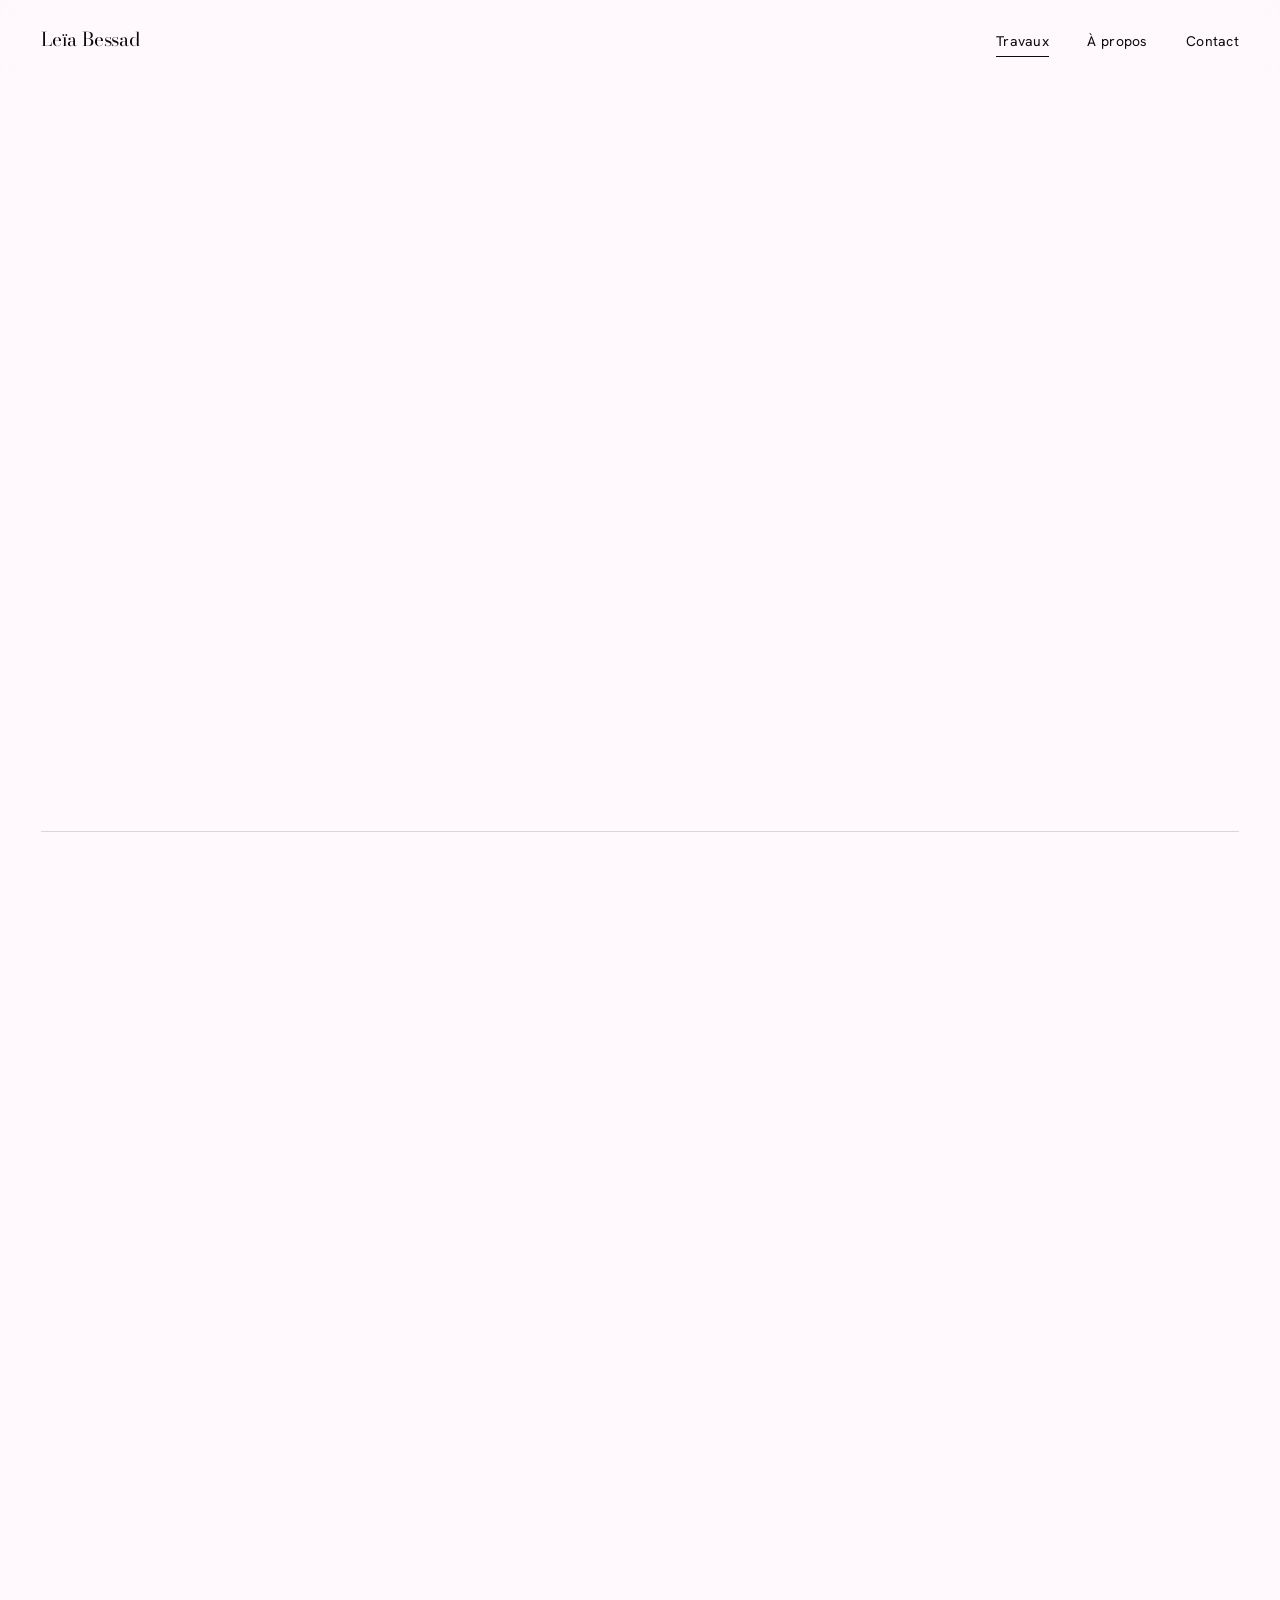
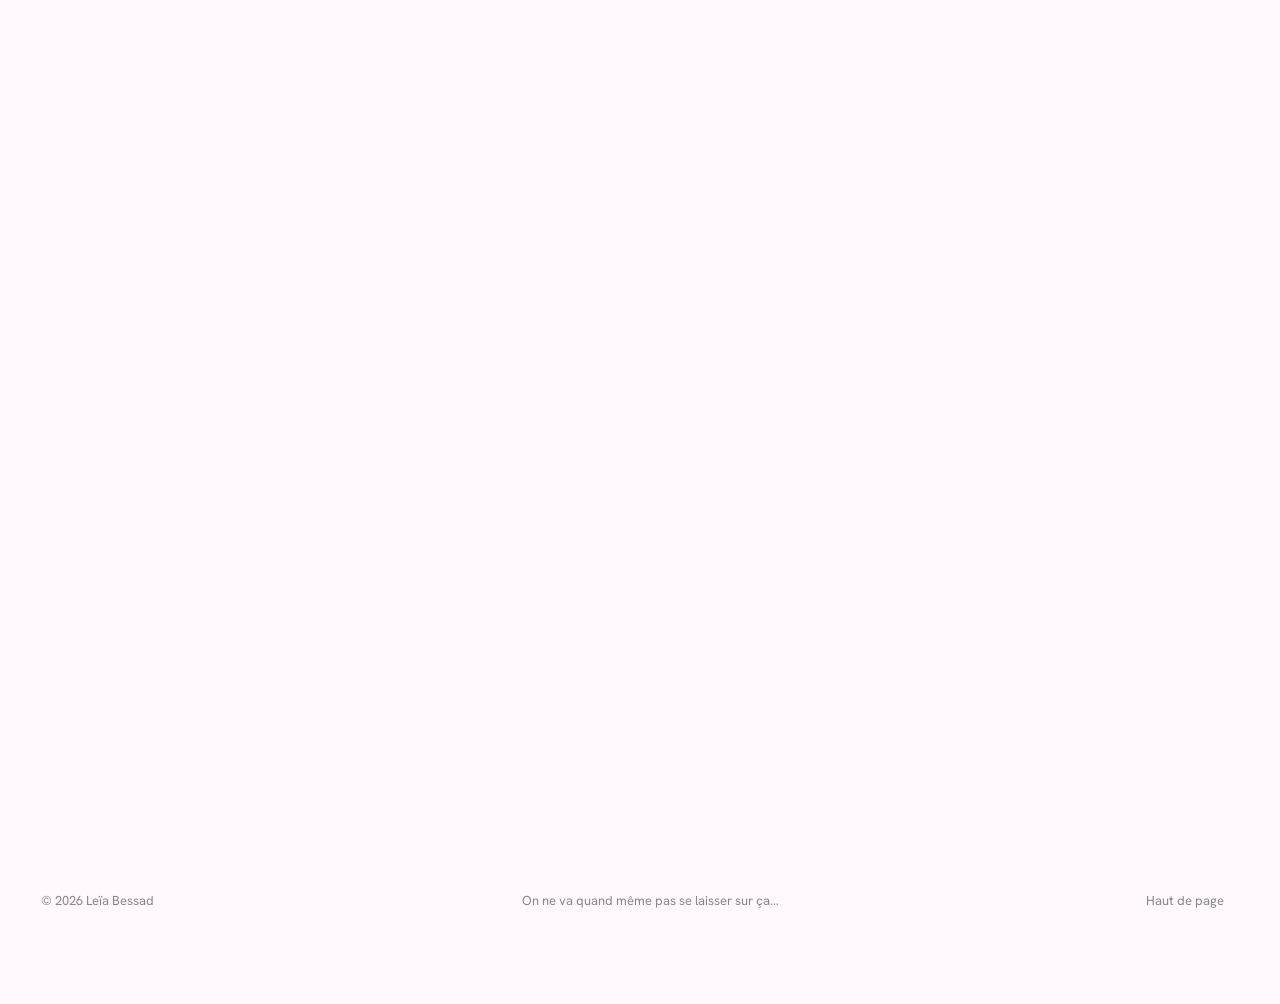
==== index.html @ bde68caa "Update index.html" ====
<!doctype html><html lang="fr"><head><meta charset="utf-8"><meta name="viewport" content="width=device-width,initial-scale=1">
  <link rel="preconnect" href="https://fonts.googleapis.com"><link rel="preconnect" href="https://fonts.gstatic.com" crossorigin>
  <link href="https://fonts.googleapis.com/css2?family=Bodoni+Moda:ital,opsz,wght@0,6..96,400;1,6..96,400&family=Hanken+Grotesk:wght@300;400;500&display=swap" rel="stylesheet"><link rel="stylesheet" href="css/style.css">
  <script>try{if(!sessionStorage.getItem("intro")&&!matchMedia("(prefers-reduced-motion:reduce)").matches)document.documentElement.classList.add("intro")}catch(e){}</script>
  <title>Portfolio de Leïa Bessad</title>
  <meta name="description" content="Portfolio de direction artistique, graphisme et 3D pour le luxe."></head>
<body data-page="home" id="top">
<main style="padding:0">

<!-- ===== INTRO : les images défilent, puis la page monte =====
 - data-duree : temps d'affichage de chaque image, en millisecondes (1300 = 1,3 seconde)
 - Les images viennent automatiquement des vignettes de ta grille ci-dessous. Rien d'autre à régler. -->
<section class="hero">
<h1 class="sr">Leïa Bessad, directrice artistique junior</h1>
<div class="stage"><div class="flash" id="flash" data-duree="450" aria-hidden="true"></div></div>
<div class="foot fade" id="hfoot"><a href="#travaux" data-scramble></a></div>
</section>

<!-- ===== GRILLE DES PROJETS =====
 Pour AJOUTER un projet : copie un bloc <a class="card"> ... </a> entier, colle-le à la suite, puis change :
   - href : le nom de la page du projet (duplique projet-modele.html et renomme-la)
   - --a / --b : deux couleurs du dégradé affiché tant que l'image n'est pas ajoutée
   - src : ton image de vignette (dépose-la dans le dossier assets/)
   - alt et le texte entre <h3> : le nom du projet
   - le texte entre <span> : catégorie et année
 Pour SUPPRIMER un projet : supprime le bloc entier. L'ordre des blocs = l'ordre d'affichage. -->
<section class="work" id="travaux">
<a class="card" href="projet-eclose.html">
<div class="media reveal" ><img src="photos/eclose/vignette2.gif" alt="Maison Aurelle" loading="lazy" onerror="this.remove()"></div>
<div class="meta"><h3 data-scramble>Éclose</h3><span>Direction artistique, photographie, montage</span></div>
</a>
<a class="card" href="projet-fenty.html" > <!-- data-cursor="Voir"> -->
<div class="media reveal" ><img src="photos/fenty/liquid1.png" alt="Noir Cristal" loading="lazy" onerror="this.remove()"></div>
<div class="meta"><h3 data-scramble>Fenty Skin</h3><span>Direction artistique, 3D, retouches</span></div>
</a>
<a class="card" href="projet-sacs.html" >
<div class="media reveal" ><img src="photos/bag/femmes.png" alt="Atelier Vesper" loading="lazy" onerror="this.remove()"></div>
<div class="meta"><h3 data-scramble>Que portent les femmes&nbsp?</h3><span>Direction artistique, photographie</span></div>
</a>
<a class="card" href="projet-yena.html">
  <div class="media reveal" ><img src="photos/yena/yena3.png" alt="Maison Aurelle" loading="lazy" onerror="this.remove()"></div>
  <div class="meta"><h3 data-scramble>Yena Jewerly</h3><span>Photographie, direction artistique</span></div>
  </a>
  
  <a class="card" href="projet-martine.html" >
    <div class="media reveal" ><img src="photos/martine/hotgloss14.png" alt="Atelier Vesper" loading="lazy" onerror="this.remove()"></div>
    <div class="meta"><h3 data-scramble>Martine Cosmetics</h3><span>Direction artistique, 3D, retouche</span></div>
    </a>
</section>
</main>
<script src="js/main.js"></script>


</body></html>
---- css/style.css ----
:root{--bg:#fff8fc;--ink:#181a17;--mute:#86878b;--gold:#c897b3b6;--line:rgba(23,24,26,.15);--ease:cubic-bezier(.76,0,.24,1);--out:cubic-bezier(.16,1,.3,1);--pad:clamp(20px,3.2vw,52px);--serif:'Bodoni Moda','Didot',serif;--sans:'Hanken Grotesk',system-ui,sans-serif}
*{box-sizing:border-box;margin:0;padding:0}
html{-webkit-text-size-adjust:100%}
body{background:var(--bg);color:var(--ink);font:400 16px/1.65 var(--sans);-webkit-font-smoothing:antialiased;overflow-x:hidden}
a{color:inherit;text-decoration:none}img{display:block;width:100%;height:100%;object-fit:cover}
::selection{background:var(--gold);color:#fff}
:focus-visible{outline:1px solid var(--gold);outline-offset:6px}
@media(pointer:fine){html,a,button{cursor:none}}

/* header */
/* header */
.top {
    position: fixed;
    inset: 0 0 auto;
    z-index: 50;
    display: flex;
    justify-content: space-between;
    align-items: baseline;
    padding: 24px var(--pad);

    color: #0c0c0c;

    /* Fond transparent + effet verre dépoli */
    background: rgba(255, 255, 255, 0.03);
    backdrop-filter: blur(12px);
    -webkit-backdrop-filter: blur(12px);

    /* Suppression du mode de fusion */
    mix-blend-mode: normal;

    pointer-events: none;
    transition: transform .8s var(--out), padding .7s var(--out);
}
.top.scrolled{padding-top:14px;padding-bottom:14px}
.top.hide{transform:translateY(-110%)}
.top::before,.top .bar{position:absolute;left:var(--pad);bottom:0;height:1px;width:calc(100% - 2*var(--pad));background:currentColor}
.top::before{content:"";opacity:0;transition:opacity .6s}
.top.scrolled::before{opacity:.22}
.top .bar{transform:scaleX(var(--p,0));transform-origin:left;opacity:0;transition:opacity .6s}
.top.scrolled .bar{opacity:.9}
.top a{pointer-events:auto;font-size:14px;letter-spacing:.02em;position:relative;display:inline-block}
.top .logo{display:inline-flex;align-items:baseline;font-family:var(--serif);font-size:19px;letter-spacing:-.01em}
.top .logo em{display:inline-flex;align-items:center;margin-left:18px;font:400 12px var(--sans);letter-spacing:.04em;opacity:.6;transition:opacity .5s}
.top .logo em::before{content:"";width:22px;height:1px;margin-right:12px;background:currentColor;transition:width .8s var(--out)}
.top .logo:hover em{opacity:1}.top .logo:hover em::before{width:46px}
.top nav{display:flex;gap:clamp(20px,3vw,44px)}
.top nav a::after{content:"";position:absolute;left:0;right:0;bottom:-4px;height:1px;background:currentColor;transform:scaleX(0);transform-origin:right;transition:transform .6s var(--out)}
.top nav a:hover::after,.top nav a.on::after{transform:scaleX(1);transform-origin:left;}
@media(max-width:820px){.top .logo em{display:none}}

/* cursor + curtain */
.cursor{position:fixed;left:0;top:0;z-index:90;pointer-events:none;opacity:0;transition:opacity .4s}
.cursor.vis{opacity:1}
.cursor span{position:absolute;left:0;top:0;width:8px;height:8px;margin:-4px 0 0 -4px;border-radius:50%;background:#fff;mix-blend-mode:normal;display:grid;place-items:center;font-size:12px;color:var(--ink);transition:width .5s var(--out),height .5s var(--out),margin .5s var(--out),background .3s}
.cursor{mix-blend-mode:difference}
.cursor.link span{width:34px;height:34px;margin:-17px 0 0 -17px;background:transparent;box-shadow:inset 0 0 0 1px #fff}
.cursor.big span{width:96px;height:96px;margin:-48px 0 0 -48px;background:var(--bg);font-size:0}
.cursor.big{mix-blend-mode:normal}
.cursor.big span::after{content:attr(data-l);font-size:13px;color:var(--ink)}
@media(pointer:coarse){.cursor{display:none}}
.curtain{position:fixed;inset:0;z-index:100;background:#efd6e0;transform:translateY(100%);pointer-events:none;animation:cIn 1s var(--ease) .05s forwards}
.leave .curtain{animation:cOut .65s var(--ease) forwards;pointer-events:all}
@keyframes cIn{from{transform:translateY(0)}to{transform:translateY(-100%)}}
@keyframes cOut{from{transform:translateY(100%)}to{transform:translateY(0)}}


.reponse a{color: #c897b3;}


/* type */
.serif,h1,h2,h3{font-family:var(--serif);font-weight:400;letter-spacing:-.02em}
.line{display:block;overflow:hidden;padding-bottom:.08em}
.line>span{display:block;transform:translateY(108%);animation:up 1.3s var(--out) forwards;animation-delay:calc(var(--i,0)*.12s + .75s)}
@keyframes up{to{transform:none}}
.mute{color:var(--mute)}
.small{font-size:14px}

/* hero */
.hero{min-height:100svh;padding:0 var(--pad) clamp(28px,5vh,56px);display:flex;flex-direction:column;justify-content:flex-end}
.hero h1{font-size:clamp(46px,9.4vw,160px);line-height:.96}
.hero .foot{display:flex;justify-content:space-between;align-items:flex-end;gap:32px;margin-top:clamp(28px,6vh,64px);padding-top:20px;border-top:1px solid var(--line)}
.hero .foot p{max-width:34ch;font-size:15px;color:var(--mute)}
.hero .foot a{font-size:14px;position:relative;padding-bottom:3px;display:inline-block}
.fade{opacity:0;animation:fade 1.4s var(--out) 1.6s forwards}
@keyframes fade{to{opacity:1}}

/* work grid */
.work{padding:clamp(80px,14vh,160px) var(--pad) 0;display:grid;grid-template-columns:repeat(12,1fr);column-gap:var(--pad);row-gap:clamp(56px,10vh,120px)}
.card{display:block}
.card:nth-child(4n+1){grid-column:1/8}.card:nth-child(4n+1) .media{aspect-ratio:3/2}
.card:nth-child(4n+2){grid-column:9/13;margin-top:22vh}.card:nth-child(4n+2) .media{aspect-ratio:3/4}
.card:nth-child(4n+3){grid-column:2/7}.card:nth-child(4n+3) .media{aspect-ratio:3/4}
.card:nth-child(4n+4){grid-column:7/13;margin-top:10px}.card:nth-child(4n+4) .media{aspect-ratio:16/11}
.card:nth-child(5){grid-column:8/13;margin-top:10px}.card:nth-child(5) .media{aspect-ratio:3/4}

.card .meta{display:flex;justify-content:space-between;align-items:baseline;gap:16px;margin-top:18px;position:relative;padding-bottom:14px}
.card .meta::after{content:"";position:absolute;left:0;right:0;bottom:0;height:1px;background:var(--line)}
.card .meta::before{content:"";position:absolute;left:0;right:0;bottom:0;height:1px;background:var(--gold);transform:scaleX(0);transform-origin:left;transition:transform .9s var(--out);z-index:1}
.card:hover .meta::before{transform:scaleX(1)}
.card h3{font-size: 24px;;line-height:1.15}
.card .meta span{font-size:13px;color:#c897b3;white-space:nowrap;font-style: italic;}



.media{position:relative;overflow:hidden;background:linear-gradient(135deg,var(--a,#d8d6d2),var(--b,#bdbab4))}
.js .media{clip-path:inset(0 0 100% 0);transition:clip-path 1.3s var(--out)}
.js .media.in{clip-path:inset(0)}
.media img{position:absolute;inset:0;transform:scale(1.22);transition:transform 1.8s var(--out)}
.media.in img{transform:none}
.card:hover .media.in img{transform:scale(1.045);transition-duration:1.2s}

/* page */
main{padding-top:clamp(120px,20vh,200px)}
.wrap{padding:0 var(--pad)}
.head h1{font-size:90px;}
.facts{display:grid;grid-template-columns:repeat(4,1fr);gap:var(--pad);margin-top:clamp(40px,8vh,88px);padding-top:20px;border-top:1px solid var(--line)}
.facts dt{font-size:13px;color:var(--mute)}.facts dd{font-size:15px}
.lede{max-width:46ch;margin:clamp(48px,10vh,110px) 0 clamp(56px,10vh,120px) 33.3%;font-family:var(--serif);font-size:clamp(20px,2vw,28px);line-height:1.45;letter-spacing:-.01em}
.gallery{display:grid;grid-template-columns:repeat(12,1fr);gap:var(--pad)}
.g-full{grid-column:1/-1}.g-wide{grid-column:2/12}.g-half{grid-column:span 6}
.next{display:block;margin-top:clamp(90px,16vh,200px);padding:clamp(60px,12vh,140px) var(--pad);border-top:1px solid var(--line)}
.next small{font-size:13px;color:var(--mute)}
.next h2{font-size:18px;line-height:1;margin-top:10px;transition:transform 1s var(--out)}
.next:hover h2{transform:translateX(1.2vw)}

/* about / contact */
.split{display:grid;grid-template-columns:repeat(12,1fr);gap:var(--pad);margin-top:clamp(56px,10vh,120px)}
.split .portrait{grid-column:1/6;aspect-ratio:4/5;position:sticky;top:90px;align-self:start}
.split .txt{grid-column:7/13}
.txt p{margin-bottom:1.3em;max-width:56ch}
.txt p:first-child{font-family:var(--serif);font-size:clamp(22px,2.3vw,34px);line-height:1.35;letter-spacing:-.01em;max-width:28ch;margin-bottom:1.2em}
.list{margin-top:clamp(40px,8vh,90px)}
.list h2{font-size:15px;font-family:var(--sans);letter-spacing:0;color:var(--mute);font-weight:400;margin-bottom:10px}
.list li{list-style:none;padding:13px 0;border-top:1px solid var(--line);font-family:var(--serif);font-size:clamp(20px,1.8vw,26px)}
.list li:last-child{border-bottom:1px solid var(--line)}
.mail{display:inline-block;font-family:var(--serif);font-size:clamp(30px,7vw,120px);line-height:1.1;letter-spacing:-.02em;margin-top:clamp(40px,8vh,90px);position:relative;word-break:break-word}
.mail::after{content:"";position:absolute;left:0;right:0;bottom:-.04em;height:1px;background:currentColor;transform:scaleX(0);transform-origin:right;transition:transform .9s var(--out)}
.mail:hover::after{transform:scaleX(1);transform-origin:left}
.links{display:flex;flex-wrap:wrap;gap:clamp(24px,5vw,72px);margin-top:clamp(48px,10vh,110px);padding-top:20px;border-top:1px solid var(--line)}
.links a{font-size:15px;position:relative;display:inline-block}

footer{display:flex;justify-content:space-between;gap:20px;padding:28px var(--pad);font-size:13px;color:var(--mute);}
.reveal-t{opacity:0;transform:translateY(18px);transition:opacity 1.2s var(--out),transform 1.2s var(--out)}
.reveal-t.in{opacity:1;transform:none}

@media(max-width:820px){
 .work{display:block}.card{margin:0 0 64px!important}
 .facts{grid-template-columns:1fr 1fr}.lede{margin-left:0}
 .g-wide,.g-half{grid-column:1/-1}
 .split .portrait,.split .txt{grid-column:1/-1;position:static}
 .hero .foot{flex-direction:column;align-items:flex-start}
}
@media(prefers-reduced-motion:reduce){
 *{animation-duration:.01s!important;animation-delay:0s!important;transition-duration:.01s!important}
 .line>span{transform:none}.fade{opacity:1}.js .media{clip-path:none}.media img{transform:none}
}

.sr{position:absolute;width:1px;height:1px;overflow:hidden;clip:rect(0 0 0 0)}
html{scroll-behavior:smooth}
/* accueil : séquence de visuels */
.stage{flex:1;display:flex;flex-direction:column;align-items:center;justify-content:center;gap:18px;padding-top:clamp(70px,10vh,110px)}
.flash{position:relative;display:block}  /* largeur et hauteur calculées par le JS (quinconce) */
.flash .f{position:absolute;inset:0;background:linear-gradient(135deg,var(--a),var(--b));clip-path:inset(100% 0 0 0)}
.flash .f.on{clip-path:inset(0);transition:clip-path .42s var(--ease)}
.flash .f img{position:absolute;inset:0;transform:scale(1.18);transition:transform 1.8s var(--out)}
.flash .f.on img{transform:none}
.hero .foot{width:100%}
html{scrollbar-gutter:stable}
/* intro : la couverture se lève, la pile d'images monte plus vite que la page */
.intro{overflow:hidden}
.intro .hero{position:fixed;inset:0;z-index:40;background:var(--bg);transition:transform 1.4s var(--ease);will-change:transform}
.intro .hero .stage{transition:transform 1.4s cubic-bezier(.65,0,.2,1)}
.intro .hero.up{transform:translateY(-100%)}
.intro .hero.up .stage{transform:translateY(-34vh)}
.intro .work{transform:translateY(14vh);transition:transform 1.4s var(--ease)}
.intro.lifting .work{transform:none}
.g-full .media{aspect-ratio:16/9}.g-wide .media{aspect-ratio:3/2}.g-half .media{aspect-ratio:4/5}

/* apparition des projets sur l'accueil : fondu lent, léger glissement, puis le titre */
:root{--soft:cubic-bezier(.45,.05,.25,1)}
.js .work .media{clip-path:none;opacity:0;transform:translateY(56px);transition:opacity 2.6s var(--soft),transform 2.8s var(--out)}
.js .work .media.in{opacity:1;transform:none}
.work .media img{transform:scale(1.14);transition:transform 3.4s var(--out)}
.work .media.in img{transform:none}
.js .work .meta{opacity:0;transform:translateY(16px);transition:opacity 2s var(--soft) .7s,transform 2s var(--out) .7s}
.js .work .media.in+.meta{opacity:1;transform:none}


/* projets : précédent à gauche, suivant à droite */
.pager{display:flex;justify-content:space-between;align-items:flex-start;gap:var(--pad);margin-top:clamp(90px,16vh,200px);padding:clamp(40px,8vh,90px) var(--pad);border-top:1px solid var(--line)}
.pager a{display:block}
.pager small{display:block;font-size:13px;color:var(--mute)}
.pager h2{font-size:18px;line-height:1.1;margin-top:8px;transition:transform 1s var(--out)}
.pager .prev:hover h2{transform:translateX(-.8vw)}
.pager .nxt{margin-left:auto;text-align:right}
.pager .nxt:hover h2{transform:translateX(.8vw)}


/* aperçu du projet au survol de précédent / suivant */
.peek{position:fixed;left:0;top:0;z-index:80;width:clamp(100px,12vw,200px);aspect-ratio:4/5;overflow:hidden;pointer-events:none;opacity:0;clip-path:inset(100% 0 0 0);transition:opacity .5s var(--out),clip-path .8s var(--out);background:linear-gradient(135deg,var(--a,#f2cce3),var(--b,#d9bcd0))}
.peek.on{opacity:1;clip-path:inset(0)}
.peek img{position:absolute;inset:0;transform:scale(1.25);transition:transform 1.4s var(--out)}
.peek.on img{transform:none}


/* ===== PAGES PROJETS : galerie plus aérée et apparition en fondu =====
   Les tailles possibles pour chaque bloc de la galerie (class="g-...") :
   g-full  : pleine largeur
   g-wide  : large, une colonne vide de chaque côté
   g-half  : deux images côte à côte, une colonne vide de chaque côté (la 2e est légèrement plus basse)
   g-left  : une image seule, placée à gauche      g-right : une image seule, placée à droite */
.gallery{row-gap:clamp(56px,12vh,150px)}
.g-left .media,.g-right .media{aspect-ratio:4/5}
@media(min-width:821px){
  .g-left{grid-column:2/7}
  .g-right{grid-column:7/12}
  .g-half{grid-column:span 5}
  .g-half:nth-child(odd of .g-half){grid-column:2/7}
  .g-half:nth-child(even of .g-half){grid-column:7/12;margin-top:clamp(40px,12vh,140px)}
}
@media(max-width:820px){.g-left,.g-right{grid-column:1/-1}}

/* apparition des images : même fondu lent que sur l'accueil */
.js .gallery .media{clip-path:none;opacity:0;transform:translateY(48px);transition:opacity 2.4s var(--soft),transform 2.6s var(--out)}
.js .gallery .media.in{opacity:1;transform:none}
.gallery .media img{transform:scale(1.12);transition:transform 3.2s var(--out)}
.gallery .media.in img{transform:none}
.gallery .media.in:hover img{transform:scale(1.03);transition-duration:1.6s}
.gallery .g-half:nth-child(even of .g-half) .media{transition-delay:.3s}   /* la 2e image d'une paire arrive un peu après la 1re */
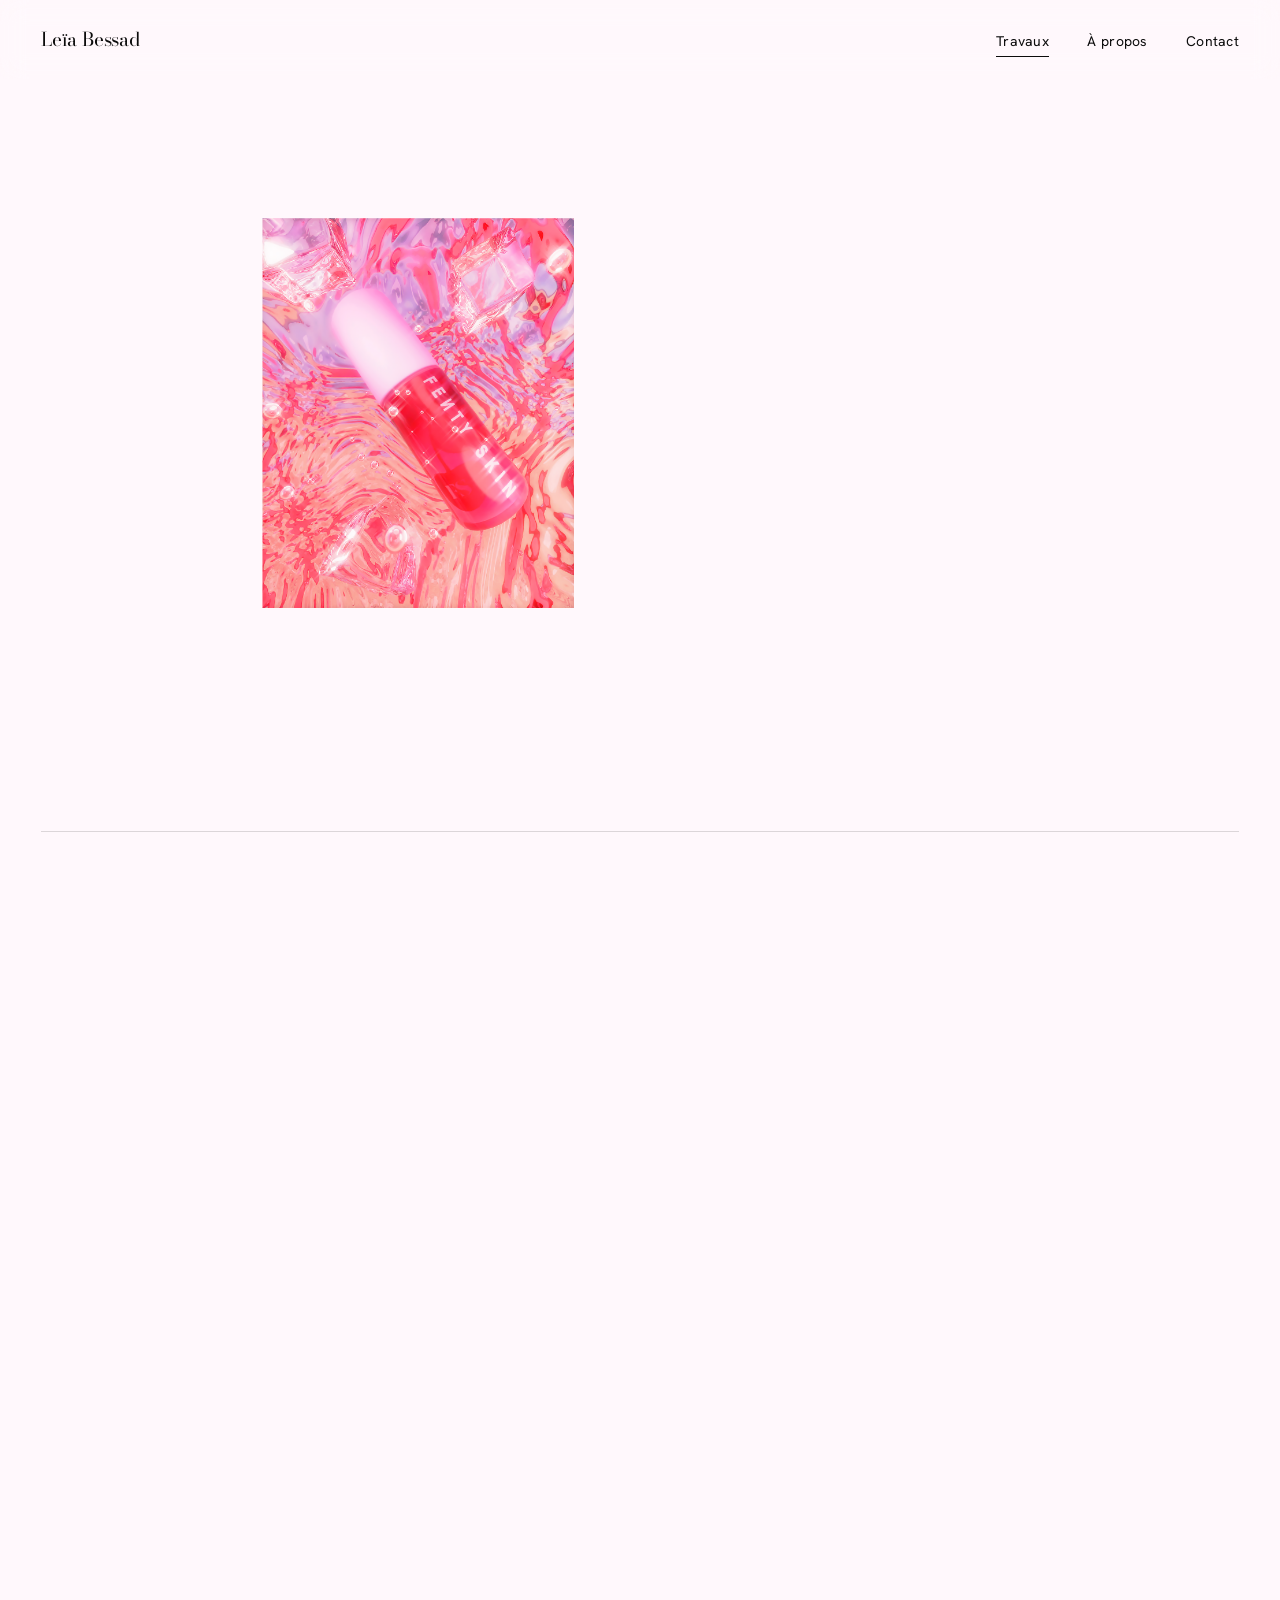
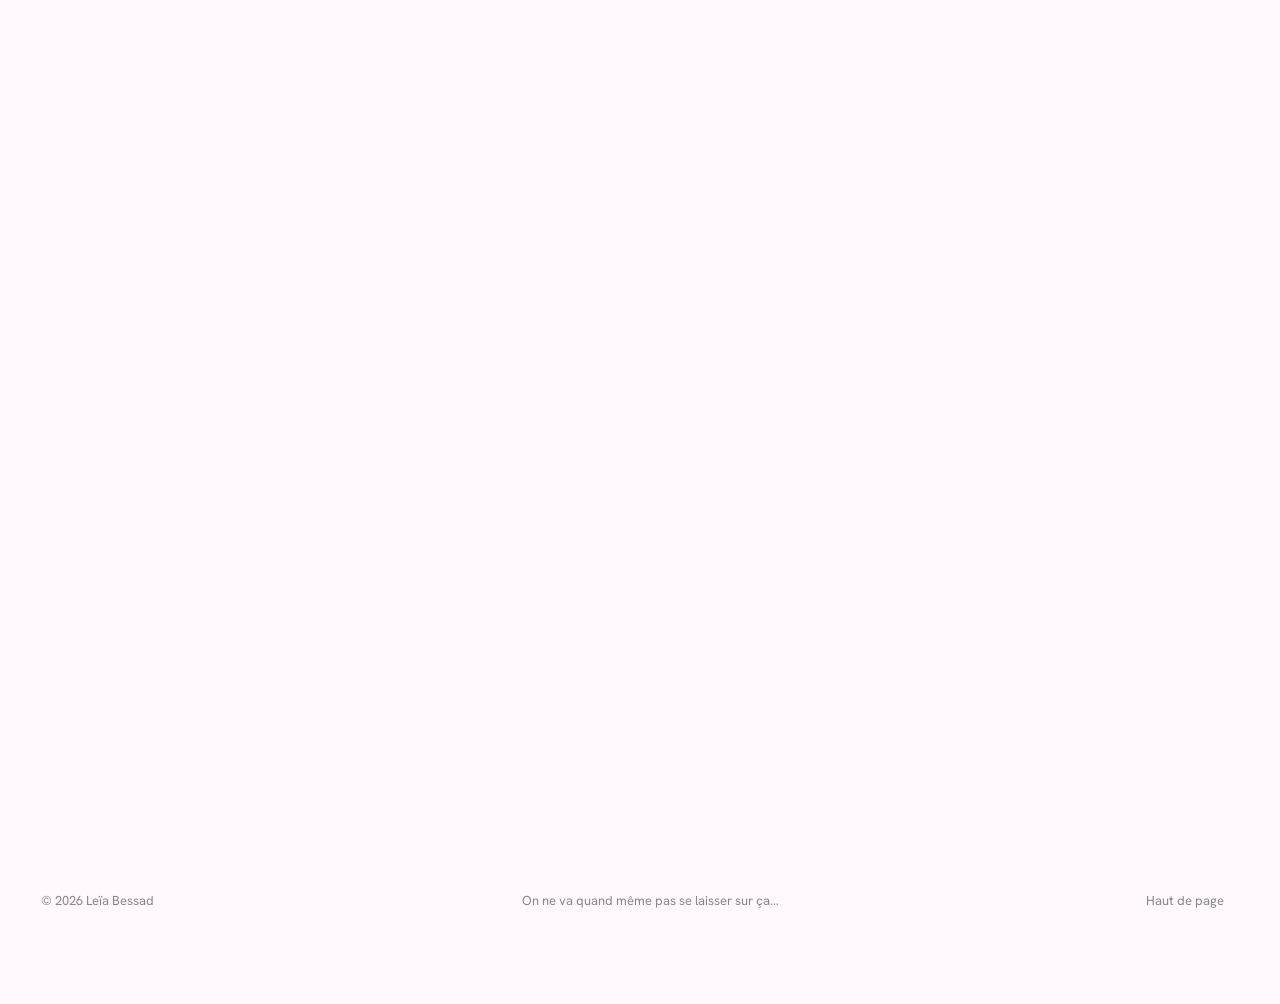
==== commit d6599bed: "Update index.html" ====
--- a/index.html
+++ b/index.html
@@ -38,7 +38,7 @@
 <div class="meta"><h3 data-scramble>Que portent les femmes&nbsp?</h3><span>Direction artistique, photographie</span></div>
 </a>
 <a class="card" href="projet-yena.html">
-  <div class="media reveal" ><img src="photos/yena/yena3.png" alt="Maison Aurelle" loading="lazy" onerror="this.remove()"></div>
+  <div class="media reveal" ><img src="photos/yena/insta1.png" alt="Maison Aurelle" loading="lazy" onerror="this.remove()"></div>
   <div class="meta"><h3 data-scramble>Yena Jewerly</h3><span>Photographie, direction artistique</span></div>
   </a>
   
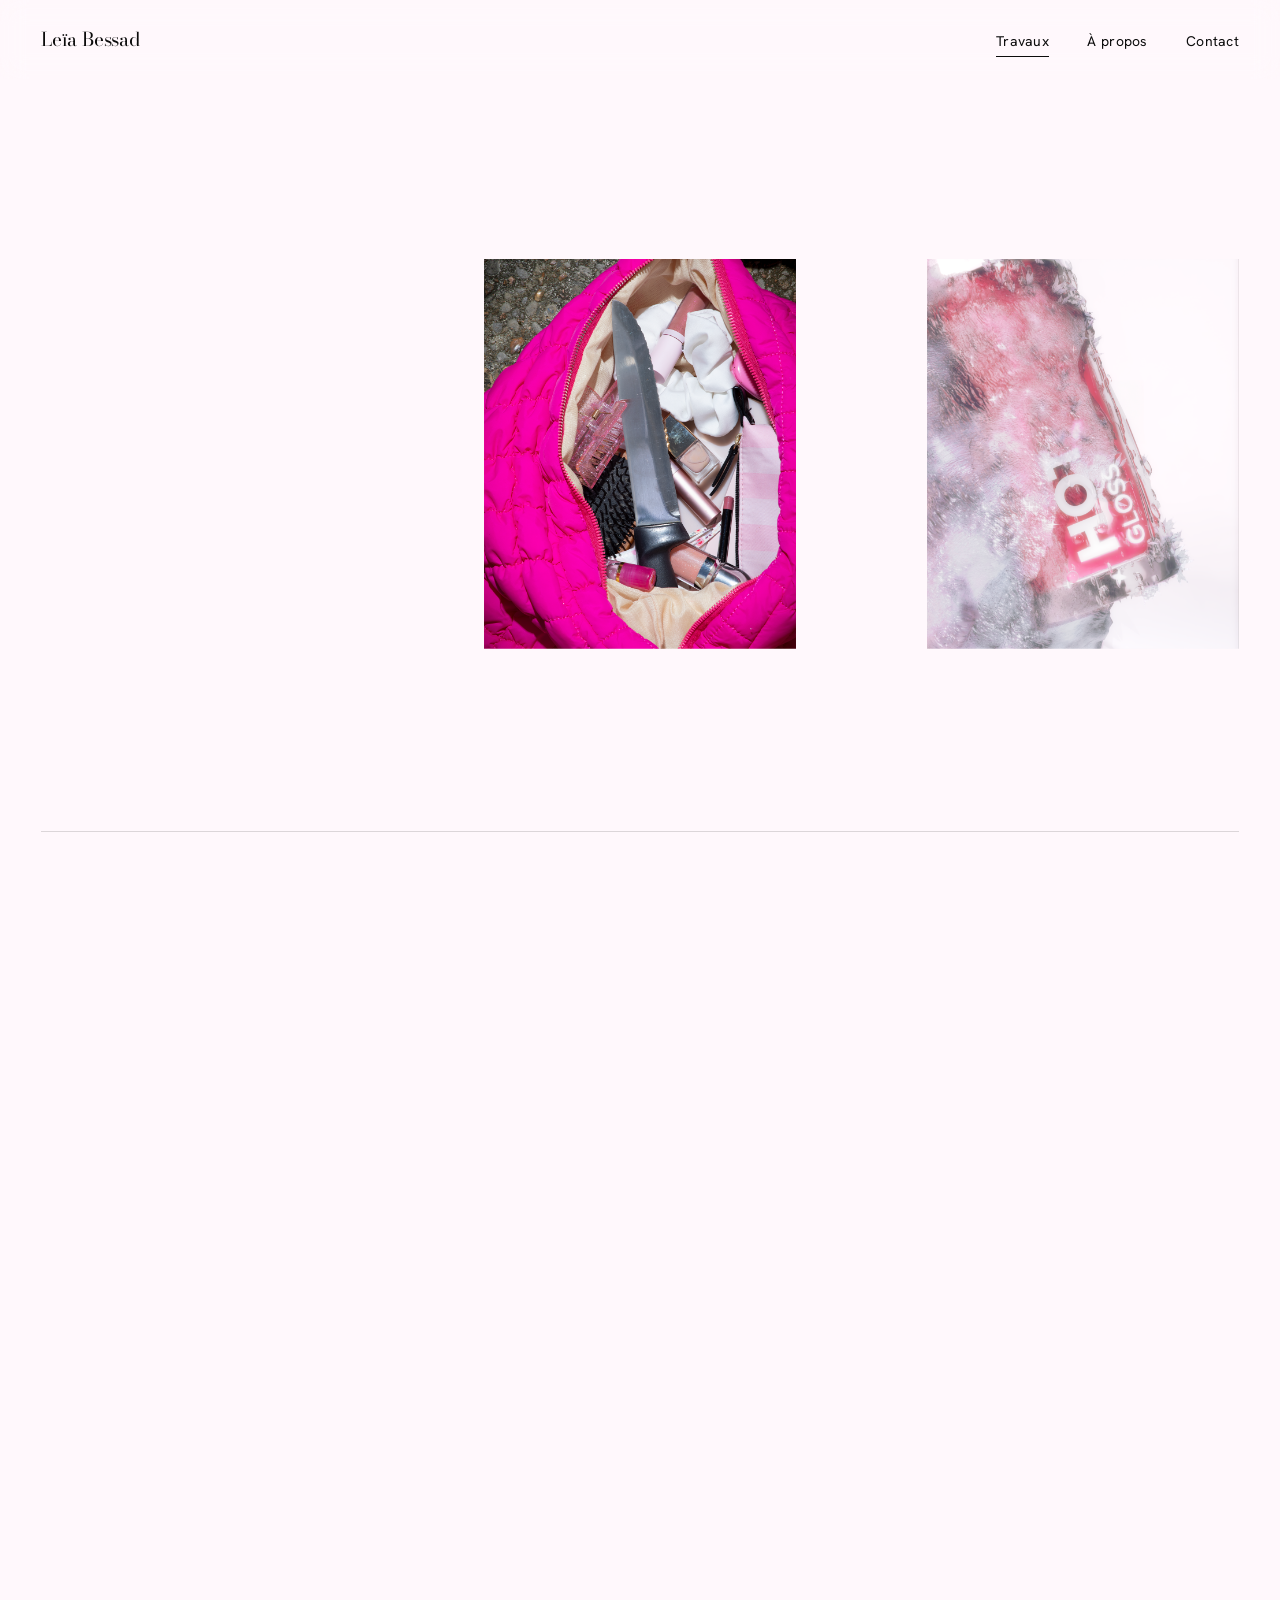
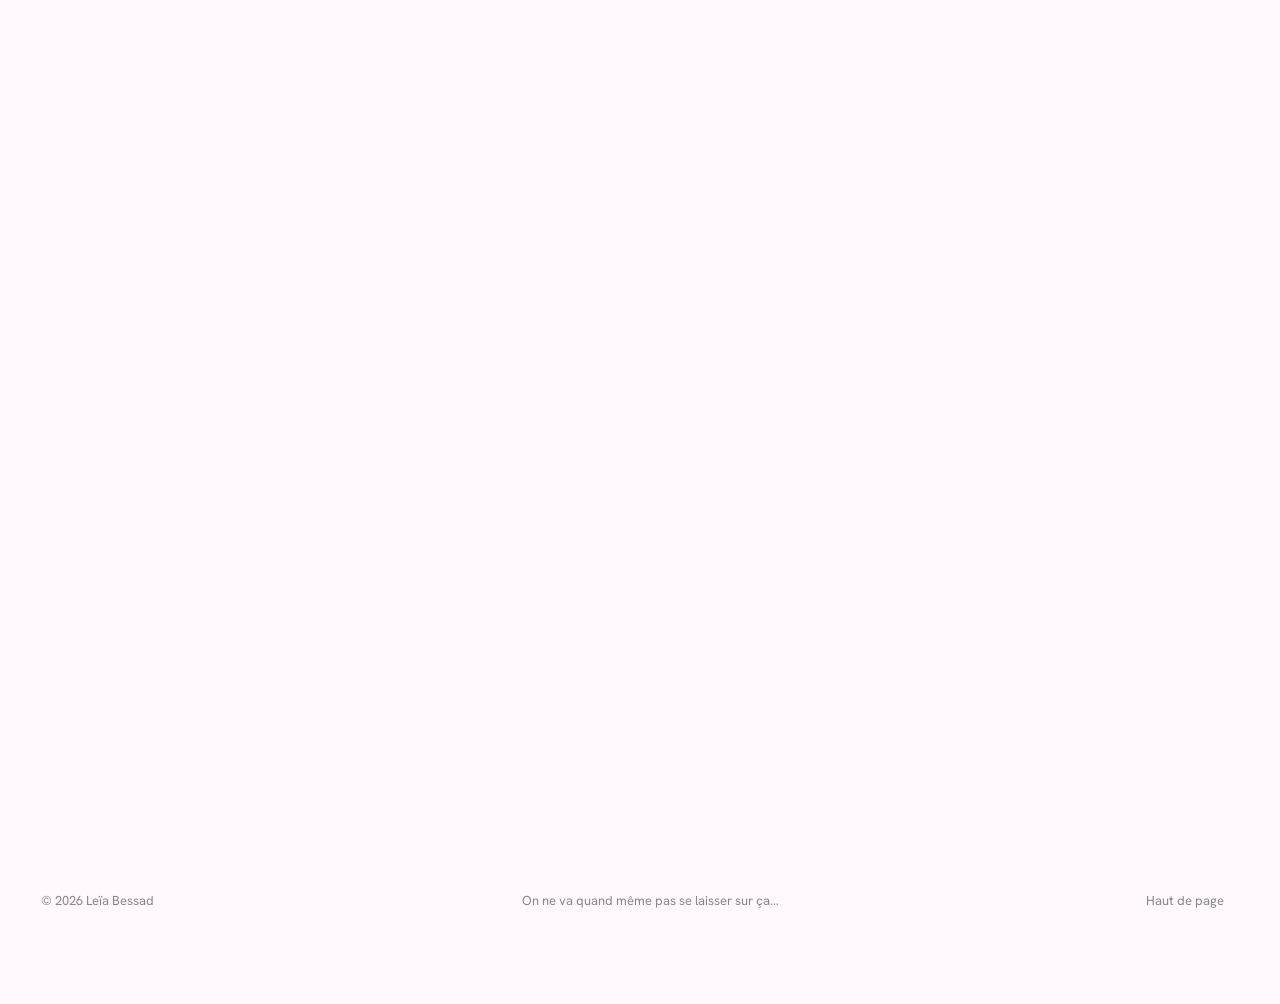
==== commit f7bdf6e6: "Update index.html" ====
--- a/index.html
+++ b/index.html
@@ -38,7 +38,7 @@
 <div class="meta"><h3 data-scramble>Que portent les femmes&nbsp?</h3><span>Direction artistique, photographie</span></div>
 </a>
 <a class="card" href="projet-yena.html">
-  <div class="media reveal" ><img src="photos/yena/insta1.png" alt="Maison Aurelle" loading="lazy" onerror="this.remove()"></div>
+  <div class="media reveal" ><img src="photos/yena/yena8.png" alt="Maison Aurelle" loading="lazy" onerror="this.remove()"></div>
   <div class="meta"><h3 data-scramble>Yena Jewerly</h3><span>Photographie, direction artistique</span></div>
   </a>
   
